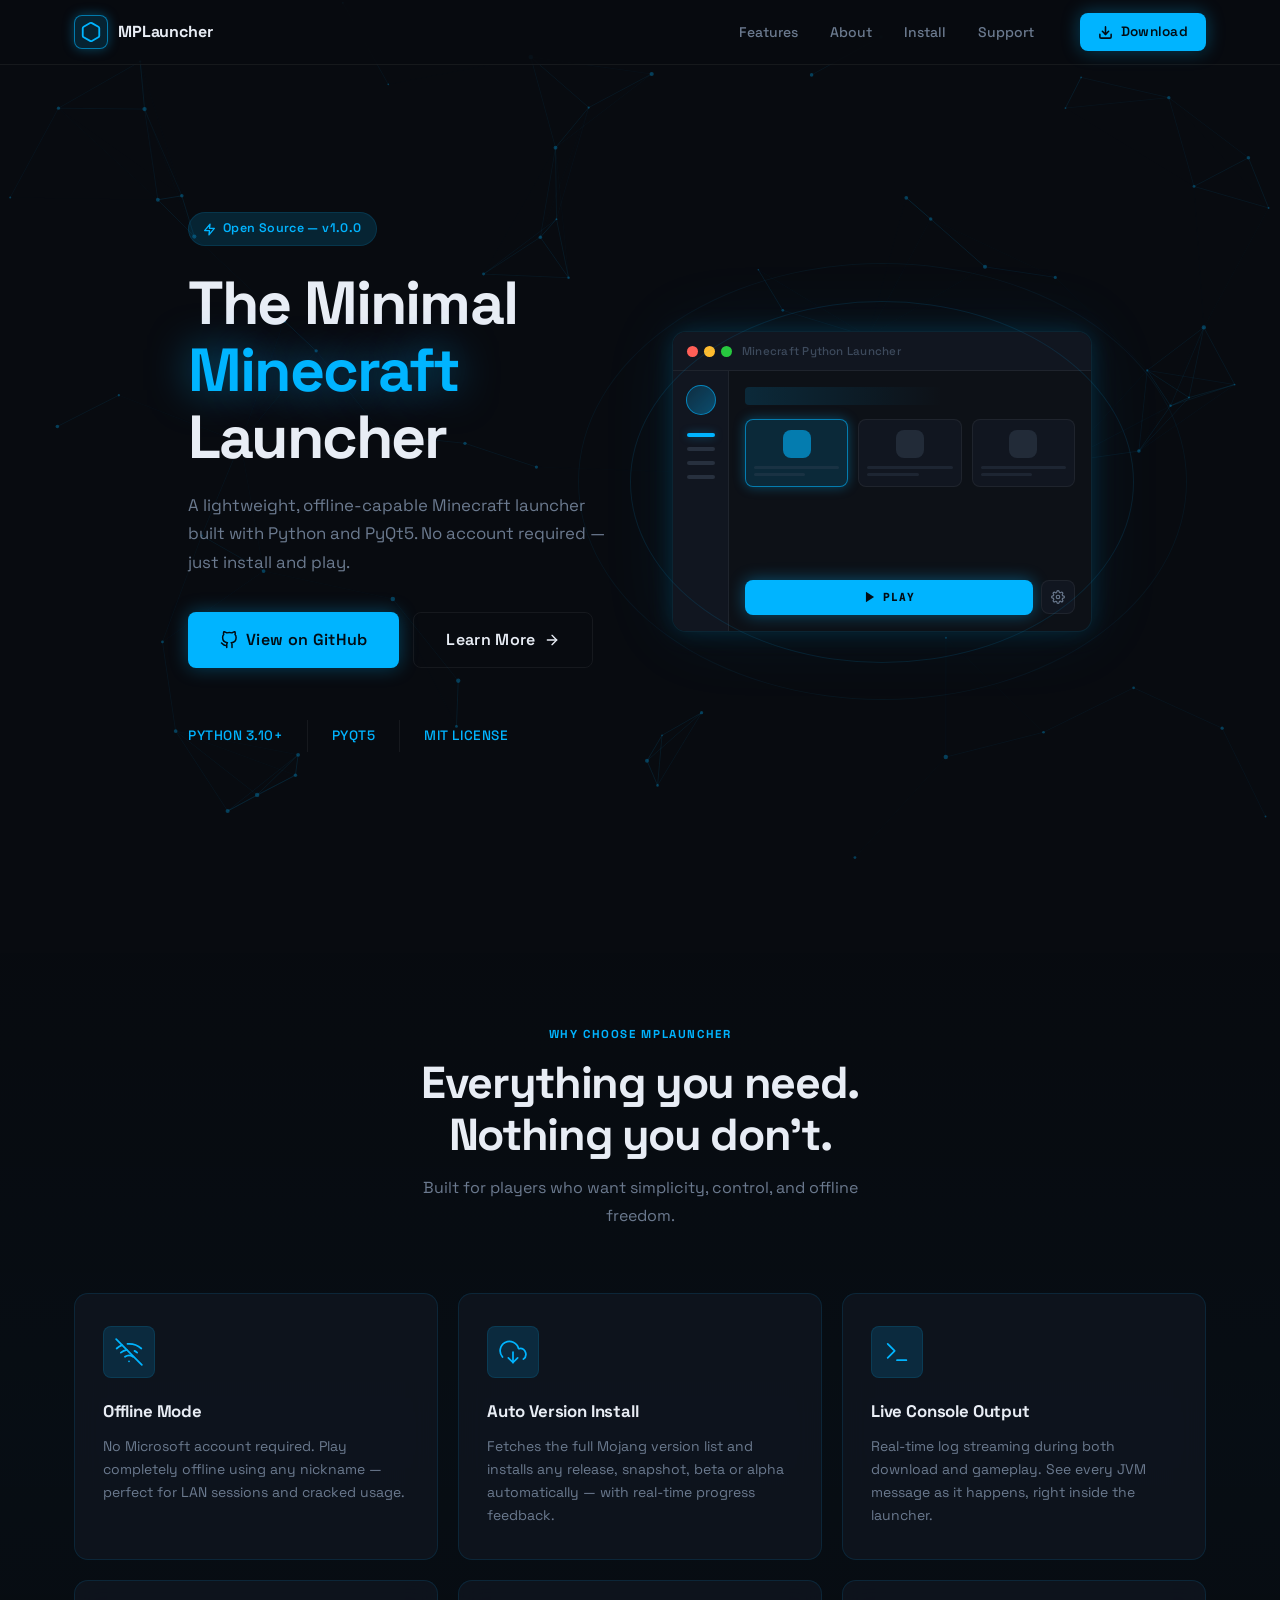
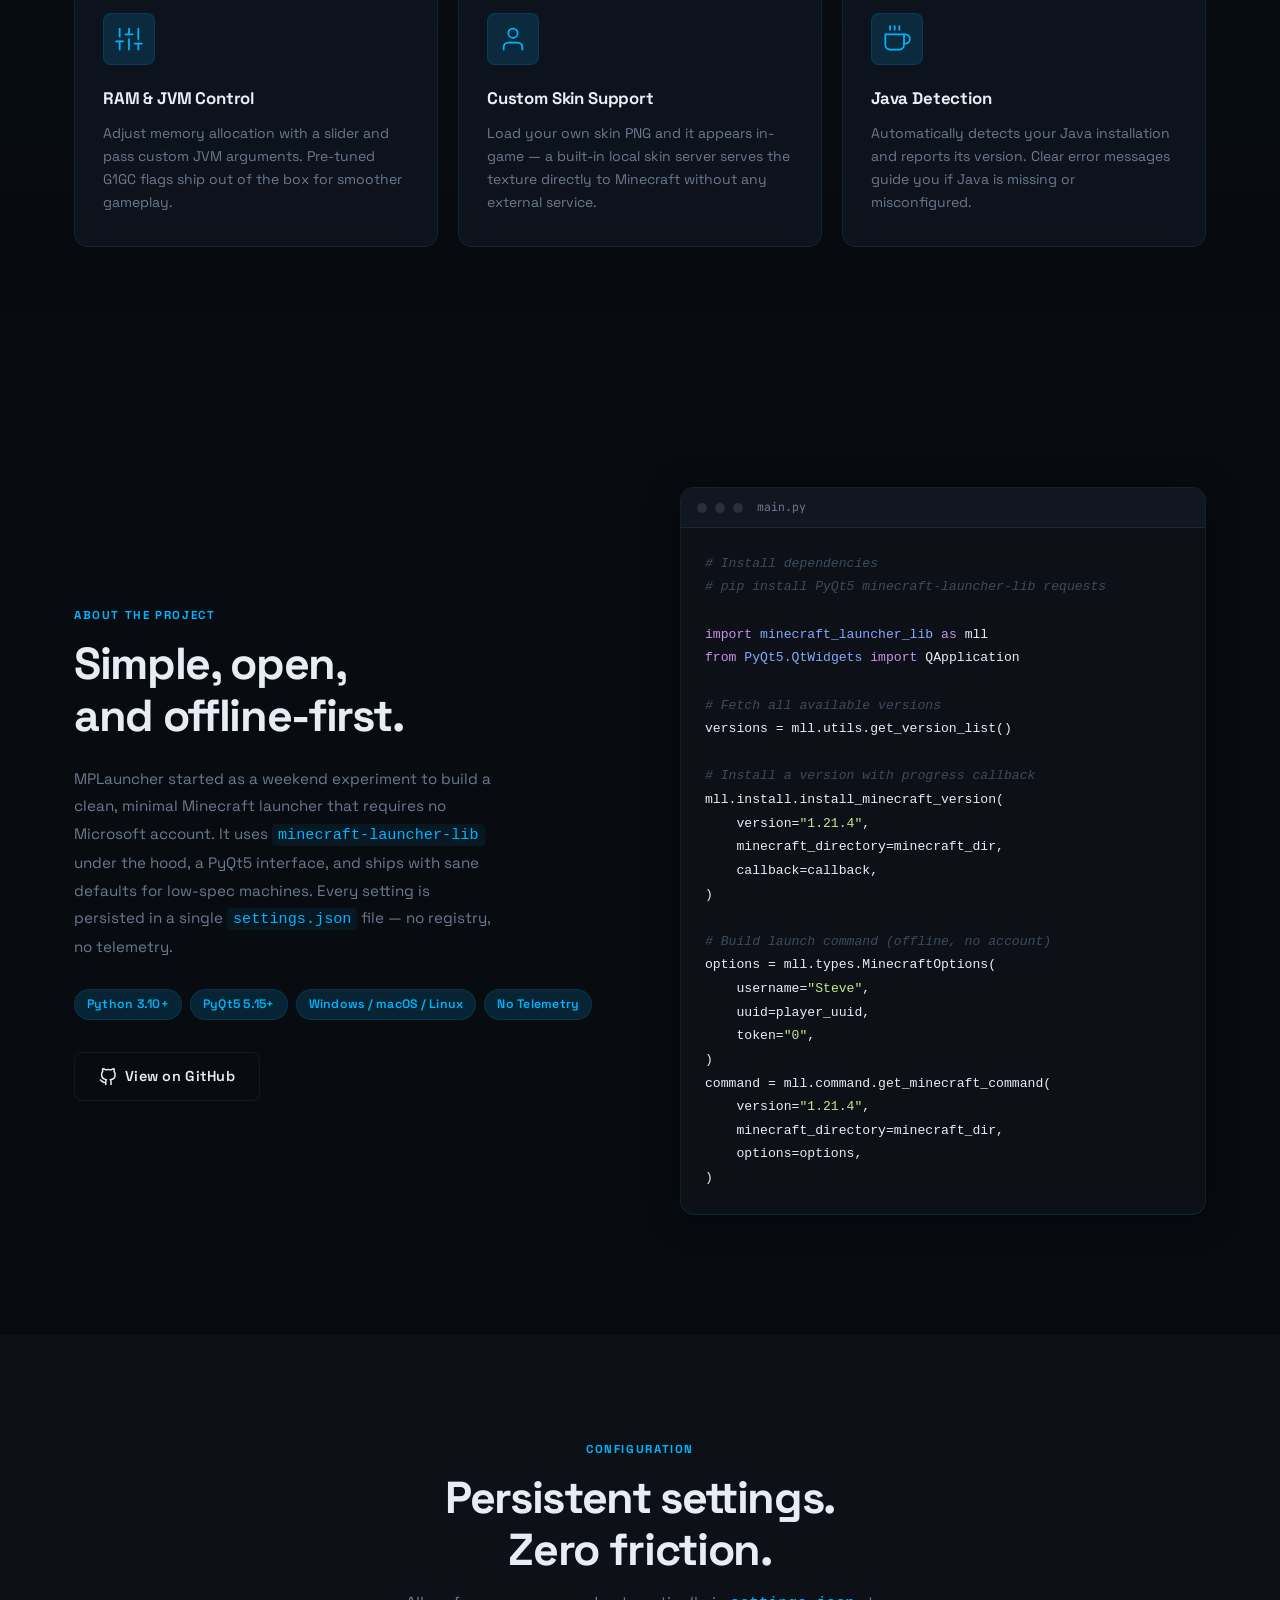
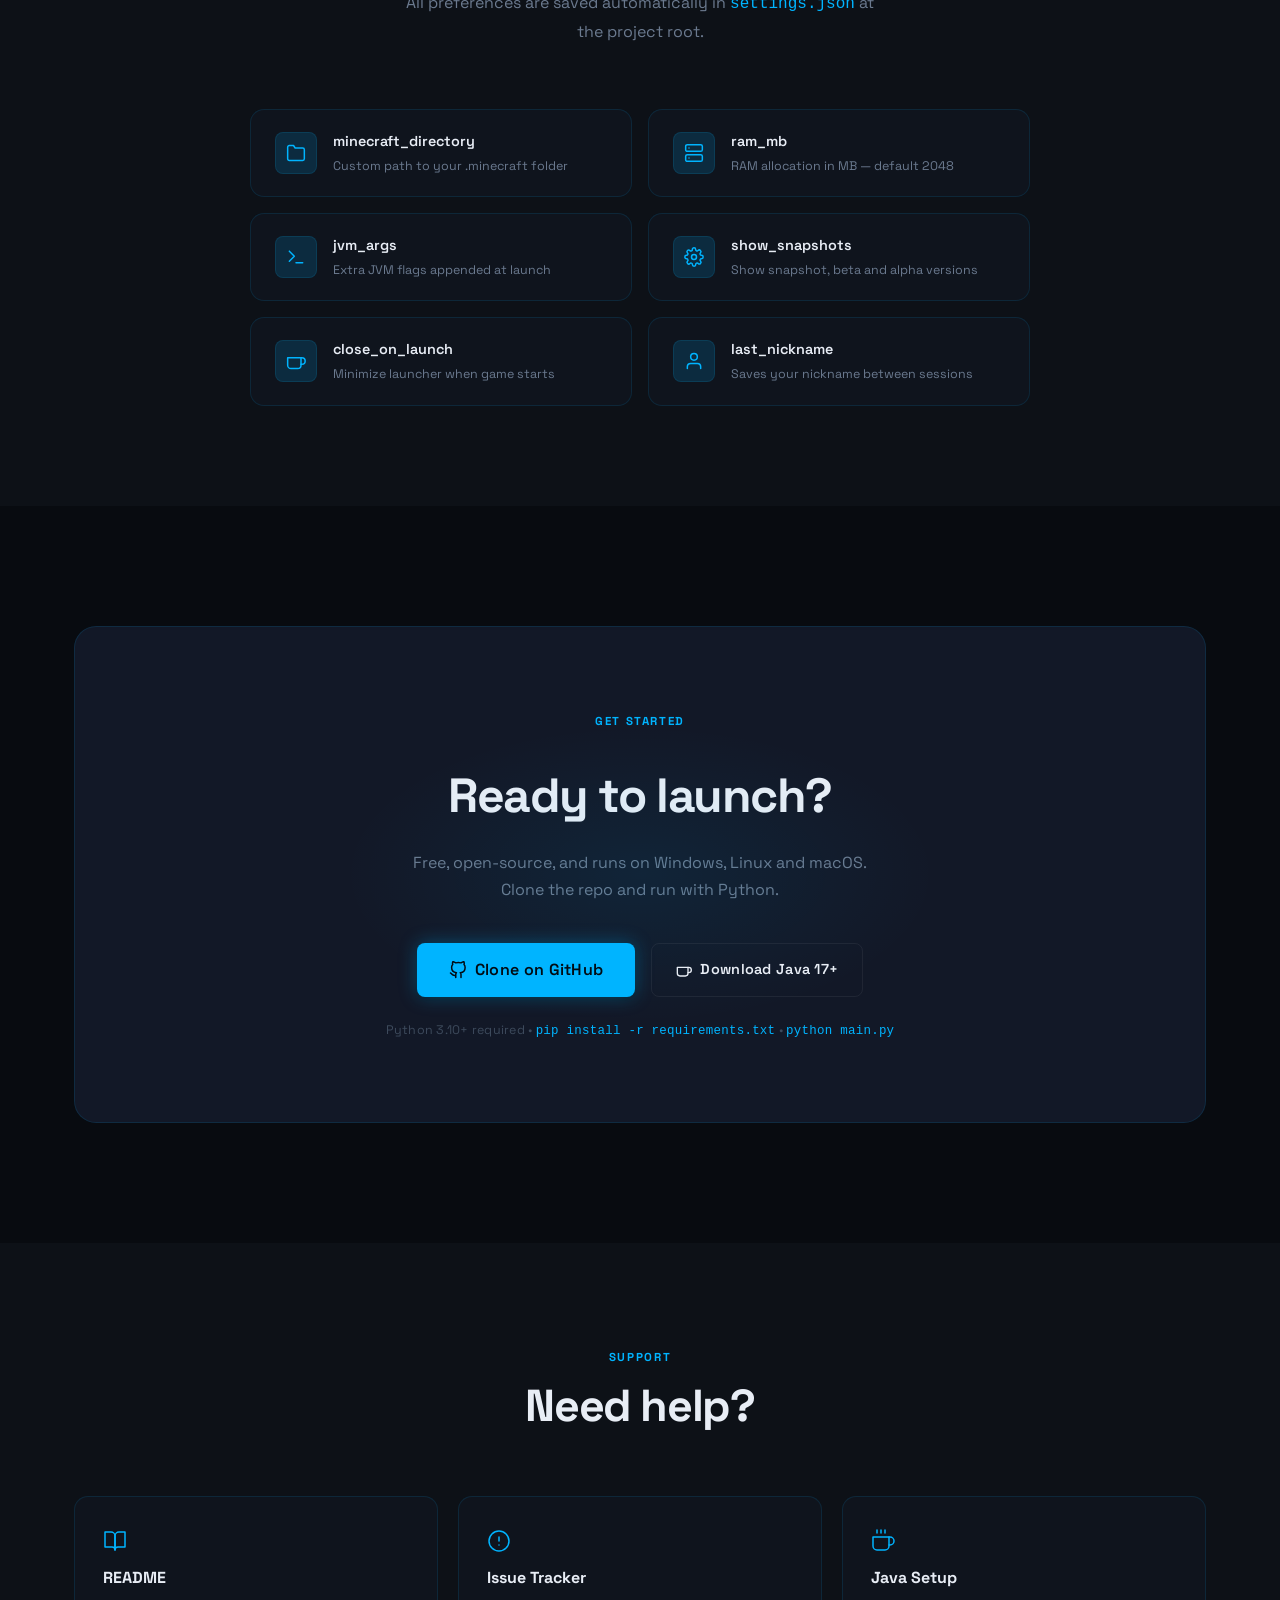
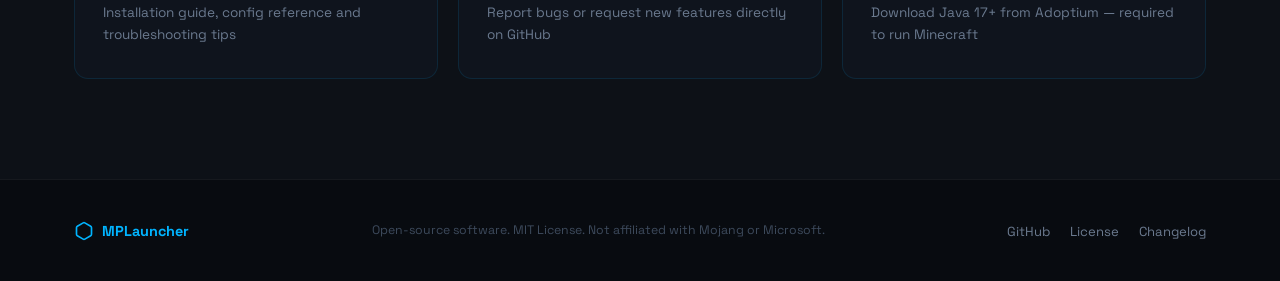
==== MPLauncher/index.html @ 9d0748a9 "upload files" ====
<!DOCTYPE html>
<html lang="en">
<head>
  <meta charset="UTF-8" />
  <meta name="viewport" content="width=device-width, initial-scale=1.0" />
  <title>Minecraft Python Launcher</title>
  <meta name="description" content="A lightweight, offline-capable Minecraft launcher built with Python and PyQt5." />
  <link rel="preconnect" href="https://fonts.googleapis.com" />
  <link rel="preconnect" href="https://fonts.gstatic.com" crossorigin />
  <link href="https://fonts.googleapis.com/css2?family=Space+Grotesk:wght@300;400;500;600;700&family=JetBrains+Mono:wght@400;600&display=swap" rel="stylesheet" />
  <link rel="stylesheet" href="index.css" />
</head>
<body>

  <!-- ===================== CANVAS BACKGROUND ===================== -->
  <canvas id="bg-canvas" aria-hidden="true"></canvas>

  <!-- ===================== NAVBAR ===================== -->
  <header class="navbar" id="navbar">
    <nav class="nav-inner">
      <!-- Logo -->
      <a href="#" class="nav-logo">
        <span class="logo-icon">
          <svg xmlns="http://www.w3.org/2000/svg" width="22" height="22" viewBox="0 0 24 24"
            fill="none" stroke="currentColor" stroke-width="2" stroke-linecap="round"
            stroke-linejoin="round" aria-hidden="true">
            <path d="M21 16V8a2 2 0 0 0-1-1.73l-7-4a2 2 0 0 0-2 0l-7 4A2 2 0 0 0 3 8v8a2 2 0 0 0 1 1.73l7 4a2 2 0 0 0 2 0l7-4A2 2 0 0 0 21 16z"/>
          </svg>
        </span>
        <span class="logo-text">MPLauncher</span>
      </a>

      <!-- Desktop Links -->
      <ul class="nav-links" id="nav-links">
        <li><a href="#features" class="nav-link">Features</a></li>
        <li><a href="#about" class="nav-link">About</a></li>
        <li><a href="#install" class="nav-link">Install</a></li>
        <li><a href="#support" class="nav-link">Support</a></li>
      </ul>

      <!-- CTA + Hamburger -->
      <div class="nav-actions">
        <a href="https://github.com/CirqueiraDev/MPLauncher" target="_blank" rel="noopener noreferrer" class="btn btn-primary btn-nav">
          <svg xmlns="http://www.w3.org/2000/svg" width="15" height="15" viewBox="0 0 24 24"
            fill="none" stroke="currentColor" stroke-width="2.5" stroke-linecap="round"
            stroke-linejoin="round" aria-hidden="true">
            <path d="M21 15v4a2 2 0 0 1-2 2H5a2 2 0 0 1-2-2v-4"/>
            <polyline points="7 10 12 15 17 10"/>
            <line x1="12" y1="15" x2="12" y2="3"/>
          </svg>
          Download
        </a>
        <button class="hamburger" id="hamburger" aria-label="Toggle menu" aria-expanded="false">
          <span></span><span></span><span></span>
        </button>
      </div>
    </nav>
  </header>

  <!-- ===================== MAIN CONTENT ===================== -->
  <main>

    <!-- ===================== HERO SECTION ===================== -->
    <section class="hero" id="hero">
      <div class="hero-inner">

        <!-- Left: Text Content -->
        <div class="hero-content">
          <div class="hero-badge">
            <svg xmlns="http://www.w3.org/2000/svg" width="13" height="13" viewBox="0 0 24 24"
              fill="none" stroke="currentColor" stroke-width="2.5" stroke-linecap="round"
              stroke-linejoin="round" aria-hidden="true">
              <polygon points="13 2 3 14 12 14 11 22 21 10 12 10 13 2"/>
            </svg>
            Open Source — v1.0.0
          </div>

          <h1 class="hero-title">
            The Minimal<br/>
            <span class="title-accent">Minecraft</span><br/>
            Launcher
          </h1>

          <p class="hero-subtitle">
            A lightweight, offline-capable Minecraft launcher built with Python and PyQt5.
            No account required — just install and play.
          </p>

          <div class="hero-buttons">
            <a href="https://github.com/CirqueiraDev/MPLauncher" target="_blank" rel="noopener noreferrer" class="btn btn-primary btn-large" id="btn-download">
              <svg xmlns="http://www.w3.org/2000/svg" width="18" height="18" viewBox="0 0 24 24"
                fill="none" stroke="currentColor" stroke-width="2" stroke-linecap="round"
                stroke-linejoin="round" aria-hidden="true">
                <path d="M9 19c-5 1.5-5-2.5-7-3m14 6v-3.87a3.37 3.37 0 0 0-.94-2.61c3.14-.35 6.44-1.54 6.44-7A5.44 5.44 0 0 0 20 4.77 5.07 5.07 0 0 0 19.91 1S18.73.65 16 2.48a13.38 13.38 0 0 0-7 0C6.27.65 5.09 1 5.09 1A5.07 5.07 0 0 0 5 4.77a5.44 5.44 0 0 0-1.5 3.78c0 5.42 3.3 6.61 6.44 7A3.37 3.37 0 0 0 9 18.13V22"/>
              </svg>
              View on GitHub
            </a>
            <a href="#features" class="btn btn-ghost btn-large">
              Learn More
              <svg xmlns="http://www.w3.org/2000/svg" width="16" height="16" viewBox="0 0 24 24"
                fill="none" stroke="currentColor" stroke-width="2" stroke-linecap="round"
                stroke-linejoin="round" aria-hidden="true">
                <line x1="5" y1="12" x2="19" y2="12"/>
                <polyline points="12 5 19 12 12 19"/>
              </svg>
            </a>
          </div>

          <!-- Stack badges -->
          <div class="hero-stats">
            <div class="stat-item">
              <span class="stat-label" style="font-size:0.85rem; color: var(--neon);">Python 3.10+</span>
            </div>
            <div class="stat-divider"></div>
            <div class="stat-item">
              <span class="stat-label" style="font-size:0.85rem; color: var(--neon);">PyQt5</span>
            </div>
            <div class="stat-divider"></div>
            <div class="stat-item">
              <span class="stat-label" style="font-size:0.85rem; color: var(--neon);">MIT License</span>
            </div>
          </div>
        </div>

        <!-- Right: Launcher Preview -->
        <div class="hero-visual">
          <div class="launcher-mockup" id="launcher-mockup">
            <!-- Decorative rings -->
            <div class="mockup-ring ring-1"></div>
            <div class="mockup-ring ring-2"></div>

            <!-- Launcher UI mockup -->
            <div class="mockup-window">
              <div class="window-titlebar">
                <div class="window-dots">
                  <span class="dot dot-red"></span>
                  <span class="dot dot-yellow"></span>
                  <span class="dot dot-green"></span>
                </div>
                <span class="window-title">Minecraft Python Launcher</span>
              </div>
              <div class="window-body">
                <div class="mock-sidebar">
                  <div class="mock-avatar"></div>
                  <div class="mock-nav-item active"></div>
                  <div class="mock-nav-item"></div>
                  <div class="mock-nav-item"></div>
                  <div class="mock-nav-item"></div>
                </div>
                <div class="mock-main">
                  <div class="mock-header-bar"></div>
                  <div class="mock-version-grid">
                    <div class="mock-version-card selected">
                      <div class="mock-ver-icon"></div>
                      <div class="mock-ver-lines">
                        <div class="mock-line long"></div>
                        <div class="mock-line short"></div>
                      </div>
                    </div>
                    <div class="mock-version-card">
                      <div class="mock-ver-icon"></div>
                      <div class="mock-ver-lines">
                        <div class="mock-line long"></div>
                        <div class="mock-line short"></div>
                      </div>
                    </div>
                    <div class="mock-version-card">
                      <div class="mock-ver-icon"></div>
                      <div class="mock-ver-lines">
                        <div class="mock-line long"></div>
                        <div class="mock-line short"></div>
                      </div>
                    </div>
                  </div>
                  <div class="mock-play-row">
                    <div class="mock-play-btn">
                      <svg xmlns="http://www.w3.org/2000/svg" width="14" height="14" viewBox="0 0 24 24"
                        fill="currentColor" stroke="none" aria-hidden="true">
                        <polygon points="5 3 19 12 5 21 5 3"/>
                      </svg>
                      PLAY
                    </div>
                    <div class="mock-settings-btn">
                      <svg xmlns="http://www.w3.org/2000/svg" width="14" height="14" viewBox="0 0 24 24"
                        fill="none" stroke="currentColor" stroke-width="2" aria-hidden="true">
                        <circle cx="12" cy="12" r="3"/>
                        <path d="M19.4 15a1.65 1.65 0 0 0 .33 1.82l.06.06a2 2 0 0 1-2.83 2.83l-.06-.06a1.65 1.65 0 0 0-1.82-.33 1.65 1.65 0 0 0-1 1.51V21a2 2 0 0 1-4 0v-.09A1.65 1.65 0 0 0 9 19.4a1.65 1.65 0 0 0-1.82.33l-.06.06a2 2 0 0 1-2.83-2.83l.06-.06A1.65 1.65 0 0 0 4.68 15a1.65 1.65 0 0 0-1.51-1H3a2 2 0 0 1 0-4h.09A1.65 1.65 0 0 0 4.6 9a1.65 1.65 0 0 0-.33-1.82l-.06-.06a2 2 0 0 1 2.83-2.83l.06.06A1.65 1.65 0 0 0 9 4.68a1.65 1.65 0 0 0 1-1.51V3a2 2 0 0 1 4 0v.09a1.65 1.65 0 0 0 1 1.51 1.65 1.65 0 0 0 1.82-.33l.06-.06a2 2 0 0 1 2.83 2.83l-.06.06A1.65 1.65 0 0 0 19.4 9a1.65 1.65 0 0 0 1.51 1H21a2 2 0 0 1 0 4h-.09a1.65 1.65 0 0 0-1.51 1z"/>
                      </svg>
                    </div>
                  </div>
                </div>
              </div>
            </div>
          </div>
        </div>

      </div>
    </section>

    <!-- ===================== FEATURES SECTION ===================== -->
    <section class="features" id="features">
      <div class="section-inner">
        <div class="section-header">
          <span class="section-eyebrow">Why Choose MPLauncher</span>
          <h2 class="section-title">Everything you need.<br/>Nothing you don't.</h2>
          <p class="section-subtitle">
            Built for players who want simplicity, control, and offline freedom.
          </p>
        </div>

        <div class="features-grid">

          <div class="feature-card" data-delay="0">
            <div class="card-icon">
              <svg xmlns="http://www.w3.org/2000/svg" width="28" height="28" viewBox="0 0 24 24"
                fill="none" stroke="currentColor" stroke-width="1.5" stroke-linecap="round"
                stroke-linejoin="round" aria-hidden="true">
                <!-- Wifi-off: offline -->
                <line x1="1" y1="1" x2="23" y2="23"/>
                <path d="M16.72 11.06A10.94 10.94 0 0 1 19 12.55"/>
                <path d="M5 12.55a10.94 10.94 0 0 1 5.17-2.39"/>
                <path d="M10.71 5.05A16 16 0 0 1 22.56 9"/>
                <path d="M1.42 9a15.91 15.91 0 0 1 4.7-2.88"/>
                <path d="M8.53 16.11a6 6 0 0 1 6.95 0"/>
                <line x1="12" y1="20" x2="12.01" y2="20"/>
              </svg>
            </div>
            <h3 class="card-title">Offline Mode</h3>
            <p class="card-desc">No Microsoft account required. Play completely offline using any nickname — perfect for LAN sessions and cracked usage.</p>
            <div class="card-glow"></div>
          </div>

          <div class="feature-card" data-delay="100">
            <div class="card-icon">
              <svg xmlns="http://www.w3.org/2000/svg" width="28" height="28" viewBox="0 0 24 24"
                fill="none" stroke="currentColor" stroke-width="1.5" stroke-linecap="round"
                stroke-linejoin="round" aria-hidden="true">
                <!-- Download cloud -->
                <polyline points="8 17 12 21 16 17"/>
                <line x1="12" y1="12" x2="12" y2="21"/>
                <path d="M20.88 18.09A5 5 0 0 0 18 9h-1.26A8 8 0 1 0 3 16.29"/>
              </svg>
            </div>
            <h3 class="card-title">Auto Version Install</h3>
            <p class="card-desc">Fetches the full Mojang version list and installs any release, snapshot, beta or alpha automatically — with real-time progress feedback.</p>
            <div class="card-glow"></div>
          </div>

          <div class="feature-card" data-delay="200">
            <div class="card-icon">
              <svg xmlns="http://www.w3.org/2000/svg" width="28" height="28" viewBox="0 0 24 24"
                fill="none" stroke="currentColor" stroke-width="1.5" stroke-linecap="round"
                stroke-linejoin="round" aria-hidden="true">
                <!-- Terminal -->
                <polyline points="4 17 10 11 4 5"/>
                <line x1="12" y1="19" x2="20" y2="19"/>
              </svg>
            </div>
            <h3 class="card-title">Live Console Output</h3>
            <p class="card-desc">Real-time log streaming during both download and gameplay. See every JVM message as it happens, right inside the launcher.</p>
            <div class="card-glow"></div>
          </div>

          <div class="feature-card" data-delay="300">
            <div class="card-icon">
              <svg xmlns="http://www.w3.org/2000/svg" width="28" height="28" viewBox="0 0 24 24"
                fill="none" stroke="currentColor" stroke-width="1.5" stroke-linecap="round"
                stroke-linejoin="round" aria-hidden="true">
                <!-- Sliders -->
                <line x1="4" y1="21" x2="4" y2="14"/>
                <line x1="4" y1="10" x2="4" y2="3"/>
                <line x1="12" y1="21" x2="12" y2="12"/>
                <line x1="12" y1="8" x2="12" y2="3"/>
                <line x1="20" y1="21" x2="20" y2="16"/>
                <line x1="20" y1="12" x2="20" y2="3"/>
                <line x1="1" y1="14" x2="7" y2="14"/>
                <line x1="9" y1="8" x2="15" y2="8"/>
                <line x1="17" y1="16" x2="23" y2="16"/>
              </svg>
            </div>
            <h3 class="card-title">RAM &amp; JVM Control</h3>
            <p class="card-desc">Adjust memory allocation with a slider and pass custom JVM arguments. Pre-tuned G1GC flags ship out of the box for smoother gameplay.</p>
            <div class="card-glow"></div>
          </div>

          <div class="feature-card" data-delay="400">
            <div class="card-icon">
              <svg xmlns="http://www.w3.org/2000/svg" width="28" height="28" viewBox="0 0 24 24"
                fill="none" stroke="currentColor" stroke-width="1.5" stroke-linecap="round"
                stroke-linejoin="round" aria-hidden="true">
                <!-- User / Skin -->
                <path d="M20 21v-2a4 4 0 0 0-4-4H8a4 4 0 0 0-4 4v2"/>
                <circle cx="12" cy="7" r="4"/>
              </svg>
            </div>
            <h3 class="card-title">Custom Skin Support</h3>
            <p class="card-desc">Load your own skin PNG and it appears in-game — a built-in local skin server serves the texture directly to Minecraft without any external service.</p>
            <div class="card-glow"></div>
          </div>

          <div class="feature-card" data-delay="500">
            <div class="card-icon">
              <svg xmlns="http://www.w3.org/2000/svg" width="28" height="28" viewBox="0 0 24 24"
                fill="none" stroke="currentColor" stroke-width="1.5" stroke-linecap="round"
                stroke-linejoin="round" aria-hidden="true">
                <!-- Coffee / Java -->
                <path d="M18 8h1a4 4 0 0 1 0 8h-1"/>
                <path d="M2 8h16v9a4 4 0 0 1-4 4H6a4 4 0 0 1-4-4V8z"/>
                <line x1="6" y1="1" x2="6" y2="4"/>
                <line x1="10" y1="1" x2="10" y2="4"/>
                <line x1="14" y1="1" x2="14" y2="4"/>
              </svg>
            </div>
            <h3 class="card-title">Java Detection</h3>
            <p class="card-desc">Automatically detects your Java installation and reports its version. Clear error messages guide you if Java is missing or misconfigured.</p>
            <div class="card-glow"></div>
          </div>

        </div>
      </div>
    </section>

    <!-- ===================== ABOUT SECTION ===================== -->
    <section class="about" id="about">
      <div class="section-inner about-inner">
        <div class="about-text">
          <span class="section-eyebrow">About the Project</span>
          <h2 class="section-title">Simple, open,<br/>and offline-first.</h2>
          <p class="about-desc">
            MPLauncher started as a weekend experiment to build a clean, minimal Minecraft launcher
            that requires no Microsoft account. It uses <code style="color:var(--neon);background:rgba(0,180,255,0.08);padding:2px 6px;border-radius:4px;">minecraft-launcher-lib</code> under the hood,
            a PyQt5 interface, and ships with sane defaults for low-spec machines.
            Every setting is persisted in a single <code style="color:var(--neon);background:rgba(0,180,255,0.08);padding:2px 6px;border-radius:4px;">settings.json</code> file — no registry, no telemetry.
          </p>
          <div class="about-tags">
            <span class="tag">Python 3.10+</span>
            <span class="tag">PyQt5 5.15+</span>
            <span class="tag">Windows / macOS / Linux</span>
            <span class="tag">No Telemetry</span>
          </div>
          <a href="https://github.com/CirqueiraDev/MPLauncher" target="_blank" rel="noopener noreferrer" class="btn btn-ghost">
            <svg xmlns="http://www.w3.org/2000/svg" width="18" height="18" viewBox="0 0 24 24"
              fill="none" stroke="currentColor" stroke-width="2" stroke-linecap="round"
              stroke-linejoin="round" aria-hidden="true">
              <path d="M9 19c-5 1.5-5-2.5-7-3m14 6v-3.87a3.37 3.37 0 0 0-.94-2.61c3.14-.35 6.44-1.54 6.44-7A5.44 5.44 0 0 0 20 4.77 5.07 5.07 0 0 0 19.91 1S18.73.65 16 2.48a13.38 13.38 0 0 0-7 0C6.27.65 5.09 1 5.09 1A5.07 5.07 0 0 0 5 4.77a5.44 5.44 0 0 0-1.5 3.78c0 5.42 3.3 6.61 6.44 7A3.37 3.37 0 0 0 9 18.13V22"/>
            </svg>
            View on GitHub
          </a>
        </div>
        <div class="about-visual">
          <div class="code-block">
            <div class="code-titlebar">
              <span class="code-dot"></span><span class="code-dot"></span><span class="code-dot"></span>
              <span class="code-filename">main.py</span>
            </div>
            <pre class="code-content"><code><span class="c-comment"># Install dependencies</span>
<span class="c-comment"># pip install PyQt5 minecraft-launcher-lib requests</span>

<span class="c-keyword">import</span> <span class="c-module">minecraft_launcher_lib</span> <span class="c-keyword">as</span> mll
<span class="c-keyword">from</span> <span class="c-module">PyQt5.QtWidgets</span> <span class="c-keyword">import</span> QApplication

<span class="c-comment"># Fetch all available versions</span>
versions = mll.utils.get_version_list()

<span class="c-comment"># Install a version with progress callback</span>
mll.install.install_minecraft_version(
    version=<span class="c-string">"1.21.4"</span>,
    minecraft_directory=minecraft_dir,
    callback=callback,
)

<span class="c-comment"># Build launch command (offline, no account)</span>
options = mll.types.MinecraftOptions(
    username=<span class="c-string">"Steve"</span>,
    uuid=player_uuid,
    token=<span class="c-string">"0"</span>,
)
command = mll.command.get_minecraft_command(
    version=<span class="c-string">"1.21.4"</span>,
    minecraft_directory=minecraft_dir,
    options=options,
)</code></pre>
          </div>
        </div>
      </div>
    </section>

    <!-- ===================== INSTALL SECTION ===================== -->
    <section class="plugins" id="install">
      <div class="section-inner">
        <div class="section-header">
          <span class="section-eyebrow">Configuration</span>
          <h2 class="section-title">Persistent settings.<br/>Zero friction.</h2>
          <p class="section-subtitle">
            All preferences are saved automatically in <code style="color:var(--neon);">settings.json</code> at the project root.
          </p>
        </div>
        <div class="plugins-grid">
          <div class="plugin-item reveal">
            <div class="plugin-icon">
              <svg xmlns="http://www.w3.org/2000/svg" width="20" height="20" viewBox="0 0 24 24"
                fill="none" stroke="currentColor" stroke-width="1.8" stroke-linecap="round" stroke-linejoin="round">
                <path d="M22 19a2 2 0 0 1-2 2H4a2 2 0 0 1-2-2V5a2 2 0 0 1 2-2h5l2 3h9a2 2 0 0 1 2 2z"/>
              </svg>
            </div>
            <div class="plugin-text">
              <strong>minecraft_directory</strong>
              <span>Custom path to your .minecraft folder</span>
            </div>
          </div>
          <div class="plugin-item reveal">
            <div class="plugin-icon">
              <svg xmlns="http://www.w3.org/2000/svg" width="20" height="20" viewBox="0 0 24 24"
                fill="none" stroke="currentColor" stroke-width="1.8" stroke-linecap="round" stroke-linejoin="round">
                <rect x="2" y="2" width="20" height="8" rx="2" ry="2"/>
                <rect x="2" y="14" width="20" height="8" rx="2" ry="2"/>
                <line x1="6" y1="6" x2="6.01" y2="6"/>
                <line x1="6" y1="18" x2="6.01" y2="18"/>
              </svg>
            </div>
            <div class="plugin-text">
              <strong>ram_mb</strong>
              <span>RAM allocation in MB — default 2048</span>
            </div>
          </div>
          <div class="plugin-item reveal">
            <div class="plugin-icon">
              <svg xmlns="http://www.w3.org/2000/svg" width="20" height="20" viewBox="0 0 24 24"
                fill="none" stroke="currentColor" stroke-width="1.8" stroke-linecap="round" stroke-linejoin="round">
                <polyline points="4 17 10 11 4 5"/>
                <line x1="12" y1="19" x2="20" y2="19"/>
              </svg>
            </div>
            <div class="plugin-text">
              <strong>jvm_args</strong>
              <span>Extra JVM flags appended at launch</span>
            </div>
          </div>
          <div class="plugin-item reveal">
            <div class="plugin-icon">
              <svg xmlns="http://www.w3.org/2000/svg" width="20" height="20" viewBox="0 0 24 24"
                fill="none" stroke="currentColor" stroke-width="1.8" stroke-linecap="round" stroke-linejoin="round">
                <circle cx="12" cy="12" r="3"/>
                <path d="M19.4 15a1.65 1.65 0 0 0 .33 1.82l.06.06a2 2 0 0 1-2.83 2.83l-.06-.06a1.65 1.65 0 0 0-1.82-.33 1.65 1.65 0 0 0-1 1.51V21a2 2 0 0 1-4 0v-.09A1.65 1.65 0 0 0 9 19.4a1.65 1.65 0 0 0-1.82.33l-.06.06a2 2 0 0 1-2.83-2.83l.06-.06A1.65 1.65 0 0 0 4.68 15a1.65 1.65 0 0 0-1.51-1H3a2 2 0 0 1 0-4h.09A1.65 1.65 0 0 0 4.6 9a1.65 1.65 0 0 0-.33-1.82l-.06-.06a2 2 0 0 1 2.83-2.83l.06.06A1.65 1.65 0 0 0 9 4.68a1.65 1.65 0 0 0 1-1.51V3a2 2 0 0 1 4 0v.09a1.65 1.65 0 0 0 1 1.51 1.65 1.65 0 0 0 1.82-.33l.06-.06a2 2 0 0 1 2.83 2.83l-.06.06A1.65 1.65 0 0 0 19.4 9a1.65 1.65 0 0 0 1.51 1H21a2 2 0 0 1 0 4h-.09a1.65 1.65 0 0 0-1.51 1z"/>
              </svg>
            </div>
            <div class="plugin-text">
              <strong>show_snapshots</strong>
              <span>Show snapshot, beta and alpha versions</span>
            </div>
          </div>
          <div class="plugin-item reveal">
            <div class="plugin-icon">
              <svg xmlns="http://www.w3.org/2000/svg" width="20" height="20" viewBox="0 0 24 24"
                fill="none" stroke="currentColor" stroke-width="1.8" stroke-linecap="round" stroke-linejoin="round">
                <path d="M18 8h1a4 4 0 0 1 0 8h-1"/>
                <path d="M2 8h16v9a4 4 0 0 1-4 4H6a4 4 0 0 1-4-4V8z"/>
              </svg>
            </div>
            <div class="plugin-text">
              <strong>close_on_launch</strong>
              <span>Minimize launcher when game starts</span>
            </div>
          </div>
          <div class="plugin-item reveal">
            <div class="plugin-icon">
              <svg xmlns="http://www.w3.org/2000/svg" width="20" height="20" viewBox="0 0 24 24"
                fill="none" stroke="currentColor" stroke-width="1.8" stroke-linecap="round" stroke-linejoin="round">
                <path d="M20 21v-2a4 4 0 0 0-4-4H8a4 4 0 0 0-4 4v2"/>
                <circle cx="12" cy="7" r="4"/>
              </svg>
            </div>
            <div class="plugin-text">
              <strong>last_nickname</strong>
              <span>Saves your nickname between sessions</span>
            </div>
          </div>
        </div>
      </div>
    </section>

    <!-- ===================== DOWNLOAD SECTION ===================== -->
    <section class="download-section" id="download">
      <div class="section-inner">
        <div class="download-card">
          <div class="dl-glow-bg"></div>
          <span class="section-eyebrow">Get Started</span>
          <h2 class="dl-title">Ready to launch?</h2>
          <p class="dl-subtitle">Free, open-source, and runs on Windows, Linux and macOS. Clone the repo and run with Python.</p>
          <div class="dl-buttons">
            <a href="https://github.com/CirqueiraDev/MPLauncher" target="_blank" rel="noopener noreferrer" class="btn btn-primary btn-large">
              <svg xmlns="http://www.w3.org/2000/svg" width="18" height="18" viewBox="0 0 24 24"
                fill="none" stroke="currentColor" stroke-width="2" stroke-linecap="round" stroke-linejoin="round">
                <path d="M9 19c-5 1.5-5-2.5-7-3m14 6v-3.87a3.37 3.37 0 0 0-.94-2.61c3.14-.35 6.44-1.54 6.44-7A5.44 5.44 0 0 0 20 4.77 5.07 5.07 0 0 0 19.91 1S18.73.65 16 2.48a13.38 13.38 0 0 0-7 0C6.27.65 5.09 1 5.09 1A5.07 5.07 0 0 0 5 4.77a5.44 5.44 0 0 0-1.5 3.78c0 5.42 3.3 6.61 6.44 7A3.37 3.37 0 0 0 9 18.13V22"/>
              </svg>
              Clone on GitHub
            </a>
            <a href="https://adoptium.net/" target="_blank" rel="noopener noreferrer" class="btn btn-ghost">
              <svg xmlns="http://www.w3.org/2000/svg" width="16" height="16" viewBox="0 0 24 24"
                fill="none" stroke="currentColor" stroke-width="2" stroke-linecap="round" stroke-linejoin="round">
                <path d="M18 8h1a4 4 0 0 1 0 8h-1"/>
                <path d="M2 8h16v9a4 4 0 0 1-4 4H6a4 4 0 0 1-4-4V8z"/>
              </svg>
              Download Java 17+
            </a>
          </div>
          <p class="dl-note">
            Python 3.10+ required &bull;
            <code style="color:var(--neon);">pip install -r requirements.txt</code> &bull;
            <code style="color:var(--neon);">python main.py</code>
          </p>
        </div>
      </div>
    </section>

    <!-- ===================== SUPPORT SECTION ===================== -->
    <section class="support" id="support">
      <div class="section-inner">
        <div class="section-header">
          <span class="section-eyebrow">Support</span>
          <h2 class="section-title">Need help?</h2>
        </div>
        <div class="support-grid">
          <a href="https://github.com/CirqueiraDev/MPLauncher/blob/main/README.md" target="_blank" rel="noopener noreferrer" class="support-card reveal">
            <svg xmlns="http://www.w3.org/2000/svg" width="24" height="24" viewBox="0 0 24 24"
              fill="none" stroke="currentColor" stroke-width="1.5" stroke-linecap="round" stroke-linejoin="round">
              <path d="M2 3h6a4 4 0 0 1 4 4v14a3 3 0 0 0-3-3H2z"/>
              <path d="M22 3h-6a4 4 0 0 0-4 4v14a3 3 0 0 1 3-3h7z"/>
            </svg>
            <h3>README</h3>
            <p>Installation guide, config reference and troubleshooting tips</p>
          </a>
          <a href="https://github.com/CirqueiraDev/MPLauncher/issues" target="_blank" rel="noopener noreferrer" class="support-card reveal">
            <svg xmlns="http://www.w3.org/2000/svg" width="24" height="24" viewBox="0 0 24 24"
              fill="none" stroke="currentColor" stroke-width="1.5" stroke-linecap="round" stroke-linejoin="round">
              <circle cx="12" cy="12" r="10"/>
              <line x1="12" y1="8" x2="12" y2="12"/>
              <line x1="12" y1="16" x2="12.01" y2="16"/>
            </svg>
            <h3>Issue Tracker</h3>
            <p>Report bugs or request new features directly on GitHub</p>
          </a>
          <a href="https://adoptium.net/" target="_blank" rel="noopener noreferrer" class="support-card reveal">
            <svg xmlns="http://www.w3.org/2000/svg" width="24" height="24" viewBox="0 0 24 24"
              fill="none" stroke="currentColor" stroke-width="1.5" stroke-linecap="round" stroke-linejoin="round">
              <path d="M18 8h1a4 4 0 0 1 0 8h-1"/>
              <path d="M2 8h16v9a4 4 0 0 1-4 4H6a4 4 0 0 1-4-4V8z"/>
              <line x1="6" y1="1" x2="6" y2="4"/>
              <line x1="10" y1="1" x2="10" y2="4"/>
              <line x1="14" y1="1" x2="14" y2="4"/>
            </svg>
            <h3>Java Setup</h3>
            <p>Download Java 17+ from Adoptium — required to run Minecraft</p>
          </a>
        </div>
      </div>
    </section>

  </main>

  <!-- ===================== FOOTER ===================== -->
  <footer class="footer">
    <div class="footer-inner">
      <div class="footer-brand">
        <svg xmlns="http://www.w3.org/2000/svg" width="20" height="20" viewBox="0 0 24 24"
          fill="none" stroke="currentColor" stroke-width="2" stroke-linecap="round" stroke-linejoin="round">
          <path d="M21 16V8a2 2 0 0 0-1-1.73l-7-4a2 2 0 0 0-2 0l-7 4A2 2 0 0 0 3 8v8a2 2 0 0 0 1 1.73l7 4a2 2 0 0 0 2 0l7-4A2 2 0 0 0 21 16z"/>
        </svg>
        <span>MPLauncher</span>
      </div>
      <p class="footer-copy">
        Open-source software. MIT License. Not affiliated with Mojang or Microsoft.
      </p>
      <div class="footer-links">
        <a href="https://github.com/CirqueiraDev/MPLauncher" target="_blank" rel="noopener noreferrer">GitHub</a>
        <a href="https://github.com/CirqueiraDev/MPLauncher/blob/main/LICENSE" target="_blank" rel="noopener noreferrer">License</a>
        <a href="https://github.com/CirqueiraDev/MPLauncher/commits/main" target="_blank" rel="noopener noreferrer">Changelog</a>
      </div>
    </div>
  </footer>

  <script src="index.js"></script>
</body>
</html>
---- MPLauncher/index.css ----
/* ================================================================
   MINECRAFT PYTHON LAUNCHER — index.css
   Theme: Dark / Neon Blue / Futuristic Minimal
   Font: Space Grotesk (display) + JetBrains Mono (code)
================================================================ */

/* ── CSS Variables ─────────────────────────────────────────── */
:root {
  --neon:        #00b4ff;
  --neon-dim:    rgba(0, 180, 255, 0.15);
  --neon-glow:   rgba(0, 180, 255, 0.35);
  --neon-edge:   rgba(0, 180, 255, 0.6);

  --bg:          #080b10;
  --bg-2:        #0d1117;
  --bg-3:        #111620;
  --surface:     rgba(16, 22, 32, 0.75);
  --surface-alt: rgba(20, 28, 44, 0.85);

  --text:        #e8edf5;
  --text-muted:  #6b7a8f;
  --text-subtle: #3d4a5c;

  --border:      rgba(0, 180, 255, 0.12);
  --border-alt:  rgba(255,255,255, 0.06);

  --radius-sm:   8px;
  --radius-md:   14px;
  --radius-lg:   22px;

  --shadow-neon: 0 0 24px rgba(0, 180, 255, 0.2), 0 0 80px rgba(0, 180, 255, 0.08);
  --shadow-card: 0 4px 32px rgba(0,0,0,0.5);

  --transition:  0.25s cubic-bezier(0.4, 0, 0.2, 1);
  --spring:      0.4s cubic-bezier(0.34, 1.56, 0.64, 1);
}

/* ── Reset & Base ───────────────────────────────────────────── */
*, *::before, *::after { box-sizing: border-box; margin: 0; padding: 0; }

html {
  scroll-behavior: smooth;
  font-size: 16px;
}

body {
  font-family: 'Space Grotesk', system-ui, sans-serif;
  background: var(--bg);
  color: var(--text);
  line-height: 1.6;
  overflow-x: hidden;
  -webkit-font-smoothing: antialiased;
}

img, svg { display: block; }
a { text-decoration: none; color: inherit; }
ul { list-style: none; }

/* ── Background Canvas ──────────────────────────────────────── */
#bg-canvas {
  position: fixed;
  inset: 0;
  z-index: 0;
  pointer-events: none;
  opacity: 0.55;
}

/* All sections sit above the canvas */
header, main, footer { position: relative; z-index: 1; }

/* ── Shared Layout ──────────────────────────────────────────── */
.section-inner {
  max-width: 1180px;
  margin: 0 auto;
  padding: 0 24px;
}

/* ── Buttons ─────────────────────────────────────────────────── */
.btn {
  display: inline-flex;
  align-items: center;
  gap: 8px;
  padding: 12px 24px;
  border-radius: var(--radius-sm);
  font-family: 'Space Grotesk', sans-serif;
  font-weight: 600;
  font-size: 0.9rem;
  letter-spacing: 0.02em;
  border: none;
  cursor: pointer;
  transition: transform var(--transition), box-shadow var(--transition), background var(--transition), color var(--transition);
  position: relative;
  overflow: hidden;
}

/* Ripple base (JS adds .ripple element inside) */
.btn::after {
  content: '';
  position: absolute;
  inset: 0;
  background: transparent;
  transition: background 0.15s;
}
.btn:active::after {
  background: rgba(255,255,255,0.07);
}

.btn-primary {
  background: var(--neon);
  color: #020c14;
  box-shadow: 0 0 18px rgba(0,180,255,0.35), 0 2px 8px rgba(0,0,0,0.4);
}
.btn-primary:hover {
  transform: translateY(-2px);
  box-shadow: 0 0 32px rgba(0,180,255,0.55), 0 4px 16px rgba(0,0,0,0.5);
  background: #1ec8ff;
}
.btn-primary:active { transform: translateY(0); }

.btn-ghost {
  background: transparent;
  color: var(--text);
  border: 1px solid var(--border-alt);
}
.btn-ghost:hover {
  border-color: var(--neon-edge);
  color: var(--neon);
  transform: translateY(-2px);
  box-shadow: 0 0 16px var(--neon-glow);
}
.btn-ghost:active { transform: translateY(0); }

.btn-large {
  padding: 14px 32px;
  font-size: 1rem;
}

/* ── Navbar ─────────────────────────────────────────────────── */
.navbar {
  position: fixed;
  top: 0;
  left: 0;
  right: 0;
  z-index: 100;
  border-bottom: 1px solid var(--border-alt);
  background: rgba(8, 11, 16, 0.65);
  backdrop-filter: blur(18px);
  -webkit-backdrop-filter: blur(18px);
  transition: background var(--transition), border-color var(--transition);
}

.navbar.scrolled {
  background: rgba(8, 11, 16, 0.92);
  border-color: var(--border);
}

.nav-inner {
  max-width: 1180px;
  margin: 0 auto;
  padding: 0 24px;
  height: 64px;
  display: flex;
  align-items: center;
  gap: 32px;
}

/* Logo */
.nav-logo {
  display: flex;
  align-items: center;
  gap: 10px;
  font-weight: 700;
  font-size: 1rem;
  color: var(--text);
  letter-spacing: -0.01em;
  flex-shrink: 0;
}
.logo-icon {
  display: flex;
  align-items: center;
  justify-content: center;
  width: 34px;
  height: 34px;
  background: var(--neon-dim);
  border: 1px solid var(--neon-edge);
  border-radius: var(--radius-sm);
  color: var(--neon);
  box-shadow: 0 0 12px var(--neon-glow);
}
.logo-text { color: var(--text); }

/* Nav links */
.nav-links {
  display: flex;
  align-items: center;
  gap: 4px;
  margin-left: auto;
}
.nav-link {
  padding: 6px 14px;
  font-size: 0.875rem;
  font-weight: 500;
  color: var(--text-muted);
  border-radius: var(--radius-sm);
  transition: color var(--transition), background var(--transition);
}
.nav-link:hover {
  color: var(--text);
  background: var(--neon-dim);
}

.nav-actions {
  display: flex;
  align-items: center;
  gap: 12px;
}

.btn-nav {
  padding: 8px 18px;
  font-size: 0.85rem;
}

/* Hamburger */
.hamburger {
  display: none;
  flex-direction: column;
  justify-content: center;
  align-items: center;
  gap: 5px;
  width: 36px;
  height: 36px;
  background: none;
  border: 1px solid var(--border-alt);
  border-radius: var(--radius-sm);
  cursor: pointer;
  padding: 0;
  transition: border-color var(--transition);
}
.hamburger span {
  display: block;
  width: 18px;
  height: 1.5px;
  background: var(--text-muted);
  border-radius: 2px;
  transition: transform var(--transition), opacity var(--transition), background var(--transition);
}
.hamburger:hover { border-color: var(--neon-edge); }
.hamburger:hover span { background: var(--neon); }

/* Hamburger open state */
.hamburger.open span:nth-child(1) { transform: translateY(6.5px) rotate(45deg); }
.hamburger.open span:nth-child(2) { opacity: 0; transform: scaleX(0); }
.hamburger.open span:nth-child(3) { transform: translateY(-6.5px) rotate(-45deg); }

/* ── Hero Section ─────────────────────────────────────────── */
.hero {
  min-height: 100vh;
  display: flex;
  align-items: center;
  padding-top: 64px;
}

.hero-inner {
  max-width: 1180px;
  margin: 0 auto;
  padding: 80px 24px;
  display: grid;
  grid-template-columns: 1fr 1fr;
  gap: 64px;
  align-items: center;
}

/* Hero badge */
.hero-badge {
  display: inline-flex;
  align-items: center;
  gap: 7px;
  padding: 6px 14px;
  background: var(--neon-dim);
  border: 1px solid var(--border);
  border-radius: 100px;
  font-size: 0.78rem;
  font-weight: 600;
  color: var(--neon);
  letter-spacing: 0.03em;
  margin-bottom: 24px;
  animation: fadeSlideUp 0.6s ease both;
}

/* Hero title */
.hero-title {
  font-size: clamp(2.4rem, 5vw, 3.8rem);
  font-weight: 700;
  line-height: 1.1;
  letter-spacing: -0.03em;
  margin-bottom: 20px;
  animation: fadeSlideUp 0.6s 0.1s ease both;
}
.title-accent {
  color: var(--neon);
  text-shadow: 0 0 40px rgba(0,180,255,0.5);
}

.hero-subtitle {
  font-size: 1.05rem;
  color: var(--text-muted);
  max-width: 420px;
  line-height: 1.7;
  margin-bottom: 36px;
  animation: fadeSlideUp 0.6s 0.2s ease both;
}

.hero-buttons {
  display: flex;
  flex-wrap: wrap;
  gap: 14px;
  margin-bottom: 52px;
  animation: fadeSlideUp 0.6s 0.3s ease both;
}

/* Stats row */
.hero-stats {
  display: flex;
  align-items: center;
  gap: 24px;
  animation: fadeSlideUp 0.6s 0.4s ease both;
}
.stat-item {
  display: flex;
  flex-direction: column;
  gap: 2px;
}
.stat-number {
  font-size: 1.5rem;
  font-weight: 700;
  letter-spacing: -0.03em;
  color: var(--text);
  font-variant-numeric: tabular-nums;
}
.stat-label {
  font-size: 0.75rem;
  font-weight: 500;
  color: var(--text-muted);
  letter-spacing: 0.04em;
  text-transform: uppercase;
}
.stat-divider {
  width: 1px;
  height: 32px;
  background: var(--border-alt);
}

/* ── Launcher Mockup ──────────────────────────────────────── */
.hero-visual {
  display: flex;
  justify-content: center;
  align-items: center;
  animation: fadeSlideUp 0.7s 0.3s ease both;
}

.launcher-mockup {
  position: relative;
  width: 100%;
  max-width: 480px;
  /* Float animation */
  animation: float 5s ease-in-out infinite;
  transform-style: preserve-3d;
  will-change: transform;
  transition: filter 0.3s ease;
}

/* Decorative glow rings */
.mockup-ring {
  position: absolute;
  border-radius: 50%;
  border: 1px solid var(--border);
  pointer-events: none;
  animation: ringPulse 4s ease-in-out infinite;
}
.ring-1 {
  width: 120%;
  height: 120%;
  top: -10%;
  left: -10%;
  animation-delay: 0s;
}
.ring-2 {
  width: 145%;
  height: 145%;
  top: -22.5%;
  left: -22.5%;
  animation-delay: 0.7s;
  opacity: 0.5;
}

/* The fake window */
.mockup-window {
  background: var(--bg-2);
  border: 1px solid var(--border);
  border-radius: var(--radius-md);
  overflow: hidden;
  box-shadow: var(--shadow-neon), var(--shadow-card);
  transition: box-shadow 0.3s ease;
}

.window-titlebar {
  display: flex;
  align-items: center;
  gap: 10px;
  padding: 10px 14px;
  background: var(--bg-3);
  border-bottom: 1px solid var(--border-alt);
}
.window-dots { display: flex; gap: 6px; }
.dot {
  width: 11px; height: 11px;
  border-radius: 50%;
}
.dot-red    { background: #ff5f57; }
.dot-yellow { background: #ffbc2e; }
.dot-green  { background: #27c93f; }
.window-title {
  font-size: 0.72rem;
  font-weight: 500;
  color: var(--text-subtle);
  letter-spacing: 0.02em;
}

.window-body {
  display: flex;
  height: 260px;
}

/* Mockup sidebar */
.mock-sidebar {
  width: 56px;
  background: var(--bg-3);
  border-right: 1px solid var(--border-alt);
  display: flex;
  flex-direction: column;
  align-items: center;
  padding: 14px 0;
  gap: 10px;
}
.mock-avatar {
  width: 30px; height: 30px;
  border-radius: 50%;
  background: linear-gradient(135deg, var(--neon-dim), var(--neon-glow));
  border: 1px solid var(--neon-edge);
  margin-bottom: 8px;
}
.mock-nav-item {
  width: 28px; height: 4px;
  border-radius: 4px;
  background: var(--text-subtle);
  opacity: 0.5;
}
.mock-nav-item.active {
  background: var(--neon);
  opacity: 1;
  box-shadow: 0 0 8px var(--neon-glow);
}

/* Mockup main panel */
.mock-main {
  flex: 1;
  padding: 16px;
  display: flex;
  flex-direction: column;
  gap: 14px;
}
.mock-header-bar {
  height: 18px;
  border-radius: 4px;
  background: linear-gradient(90deg, var(--neon-dim), transparent);
  width: 60%;
}
.mock-version-grid {
  display: grid;
  grid-template-columns: repeat(3, 1fr);
  gap: 10px;
}
.mock-version-card {
  background: var(--bg-3);
  border: 1px solid var(--border-alt);
  border-radius: var(--radius-sm);
  padding: 10px 8px;
  display: flex;
  flex-direction: column;
  gap: 8px;
  align-items: center;
}
.mock-version-card.selected {
  border-color: var(--neon-edge);
  background: var(--neon-dim);
  box-shadow: 0 0 12px var(--neon-glow);
}
.mock-ver-icon {
  width: 28px; height: 28px;
  border-radius: var(--radius-sm);
  background: var(--text-subtle);
  opacity: 0.4;
}
.mock-version-card.selected .mock-ver-icon {
  background: var(--neon);
  opacity: 0.6;
}
.mock-ver-lines { width: 100%; display: flex; flex-direction: column; gap: 4px; }
.mock-line {
  height: 3px;
  border-radius: 3px;
  background: var(--text-subtle);
  opacity: 0.3;
}
.mock-line.long  { width: 100%; }
.mock-line.short { width: 60%; }

.mock-play-row {
  display: flex;
  align-items: center;
  gap: 8px;
  margin-top: auto;
}
.mock-play-btn {
  flex: 1;
  display: flex;
  align-items: center;
  justify-content: center;
  gap: 6px;
  padding: 9px;
  background: var(--neon);
  color: #030c14;
  border-radius: var(--radius-sm);
  font-size: 0.7rem;
  font-weight: 800;
  letter-spacing: 0.1em;
  font-family: 'JetBrains Mono', monospace;
  box-shadow: 0 0 16px rgba(0,180,255,0.4);
}
.mock-settings-btn {
  width: 34px; height: 34px;
  display: flex;
  align-items: center;
  justify-content: center;
  background: var(--bg-3);
  border: 1px solid var(--border-alt);
  border-radius: var(--radius-sm);
  color: var(--text-muted);
}

/* ── Features Section ─────────────────────────────────────── */
.features {
  padding: 120px 0;
  background: linear-gradient(180deg, transparent 0%, rgba(0,180,255,0.02) 50%, transparent 100%);
}

.section-header {
  text-align: center;
  margin-bottom: 64px;
}

.section-eyebrow {
  display: inline-block;
  font-size: 0.72rem;
  font-weight: 700;
  letter-spacing: 0.14em;
  text-transform: uppercase;
  color: var(--neon);
  margin-bottom: 14px;
}

.section-title {
  font-size: clamp(1.8rem, 4vw, 2.8rem);
  font-weight: 700;
  letter-spacing: -0.03em;
  line-height: 1.15;
  margin-bottom: 14px;
}

.section-subtitle {
  font-size: 1rem;
  color: var(--text-muted);
  max-width: 480px;
  margin: 0 auto;
  line-height: 1.7;
}

/* Feature Cards Grid */
.features-grid {
  display: grid;
  grid-template-columns: repeat(3, 1fr);
  gap: 20px;
}

.feature-card {
  position: relative;
  background: var(--surface);
  border: 1px solid var(--border);
  border-radius: var(--radius-md);
  padding: 32px 28px;
  overflow: hidden;
  backdrop-filter: blur(12px);
  -webkit-backdrop-filter: blur(12px);
  transition: transform var(--transition), border-color var(--transition), box-shadow var(--transition);
  cursor: default;

  /* Scroll-reveal start state */
  opacity: 0;
  transform: translateY(28px);
}

.feature-card.visible {
  opacity: 1;
  transform: translateY(0);
  transition: opacity 0.5s ease, transform 0.5s ease, border-color var(--transition), box-shadow var(--transition);
}

.feature-card:hover {
  transform: translateY(-5px);
  border-color: var(--neon-edge);
  box-shadow: 0 0 28px var(--neon-glow), var(--shadow-card);
}

.card-icon {
  display: flex;
  align-items: center;
  justify-content: center;
  width: 52px; height: 52px;
  background: var(--neon-dim);
  border: 1px solid var(--border);
  border-radius: var(--radius-sm);
  color: var(--neon);
  margin-bottom: 20px;
  transition: box-shadow var(--transition), border-color var(--transition);
}
.feature-card:hover .card-icon {
  border-color: var(--neon-edge);
  box-shadow: 0 0 16px var(--neon-glow);
}

.card-title {
  font-size: 1.05rem;
  font-weight: 700;
  margin-bottom: 10px;
  letter-spacing: -0.01em;
}
.card-desc {
  font-size: 0.875rem;
  color: var(--text-muted);
  line-height: 1.65;
}

/* Card ambient glow (absolute) */
.card-glow {
  position: absolute;
  bottom: -40px;
  right: -40px;
  width: 120px; height: 120px;
  border-radius: 50%;
  background: radial-gradient(circle, var(--neon-dim), transparent 70%);
  pointer-events: none;
  opacity: 0;
  transition: opacity 0.3s ease;
}
.feature-card:hover .card-glow { opacity: 1; }

/* ── About Section ────────────────────────────────────────── */
.about {
  padding: 120px 0;
}

.about-inner {
  display: grid;
  grid-template-columns: 1fr 1fr;
  gap: 80px;
  align-items: center;
}

.about-text .section-title { text-align: left; }

.about-desc {
  font-size: 0.95rem;
  color: var(--text-muted);
  line-height: 1.8;
  margin: 24px 0 28px;
  max-width: 420px;
}

.about-tags {
  display: flex;
  flex-wrap: wrap;
  gap: 8px;
  margin-bottom: 32px;
}
.tag {
  padding: 5px 12px;
  background: var(--neon-dim);
  border: 1px solid var(--border);
  border-radius: 100px;
  font-size: 0.77rem;
  font-weight: 600;
  color: var(--neon);
  letter-spacing: 0.02em;
}

/* Code Block */
.code-block {
  background: var(--bg-2);
  border: 1px solid var(--border);
  border-radius: var(--radius-md);
  overflow: hidden;
  box-shadow: var(--shadow-card);
  font-family: 'JetBrains Mono', monospace;
}
.code-titlebar {
  display: flex;
  align-items: center;
  gap: 8px;
  padding: 10px 16px;
  background: var(--bg-3);
  border-bottom: 1px solid var(--border-alt);
}
.code-dot {
  width: 10px; height: 10px;
  border-radius: 50%;
  background: var(--text-subtle);
  opacity: 0.5;
}
.code-filename {
  font-size: 0.72rem;
  color: var(--text-muted);
  margin-left: 6px;
}
.code-content {
  padding: 24px;
  font-size: 0.82rem;
  line-height: 1.8;
  white-space: pre;
  overflow-x: auto;
}
.c-keyword  { color: #c792ea; }
.c-module   { color: #82aaff; }
.c-string   { color: #c3e88d; }
.c-number   { color: #f78c6c; }
.c-comment  { color: var(--text-subtle); font-style: italic; }

/* ── Plugins Section ──────────────────────────────────────── */
.plugins {
  padding: 100px 0;
  background: var(--bg-2);
}

.plugins-grid {
  display: grid;
  grid-template-columns: repeat(2, 1fr);
  gap: 16px;
  max-width: 780px;
  margin: 0 auto;
}

.plugin-item {
  display: flex;
  align-items: center;
  gap: 16px;
  padding: 20px 24px;
  background: var(--surface);
  border: 1px solid var(--border);
  border-radius: var(--radius-md);
  backdrop-filter: blur(8px);
  -webkit-backdrop-filter: blur(8px);
  transition: border-color var(--transition), transform var(--transition), box-shadow var(--transition);
}
.plugin-item:hover {
  border-color: var(--neon-edge);
  transform: translateY(-3px);
  box-shadow: 0 0 20px var(--neon-glow);
}
.plugin-icon {
  width: 42px; height: 42px;
  display: flex;
  align-items: center;
  justify-content: center;
  background: var(--neon-dim);
  border: 1px solid var(--border);
  border-radius: var(--radius-sm);
  color: var(--neon);
  flex-shrink: 0;
}
.plugin-text {
  display: flex;
  flex-direction: column;
  gap: 3px;
}
.plugin-text strong {
  font-size: 0.9rem;
  font-weight: 600;
  color: var(--text);
}
.plugin-text span {
  font-size: 0.78rem;
  color: var(--text-muted);
}

/* ── Download Section ─────────────────────────────────────── */
.download-section {
  padding: 120px 0;
}

.download-card {
  position: relative;
  text-align: center;
  padding: 80px 40px;
  background: var(--surface-alt);
  border: 1px solid var(--border);
  border-radius: var(--radius-lg);
  overflow: hidden;
  backdrop-filter: blur(16px);
  -webkit-backdrop-filter: blur(16px);
}

/* Background glow blob */
.dl-glow-bg {
  position: absolute;
  top: 50%;
  left: 50%;
  transform: translate(-50%, -50%);
  width: 600px; height: 300px;
  background: radial-gradient(ellipse, rgba(0,180,255,0.08), transparent 70%);
  pointer-events: none;
}

.dl-title {
  font-size: clamp(2rem, 4vw, 3rem);
  font-weight: 700;
  letter-spacing: -0.03em;
  margin: 14px 0;
}
.dl-subtitle {
  font-size: 1rem;
  color: var(--text-muted);
  max-width: 480px;
  margin: 0 auto 40px;
  line-height: 1.7;
}

.dl-buttons {
  display: flex;
  justify-content: center;
  flex-wrap: wrap;
  gap: 16px;
  margin-bottom: 24px;
}

.dl-note {
  font-size: 0.78rem;
  color: var(--text-subtle);
  letter-spacing: 0.02em;
}

/* ── Support Section ──────────────────────────────────────── */
.support {
  padding: 100px 0;
  background: var(--bg-2);
}

.support-grid {
  display: grid;
  grid-template-columns: repeat(3, 1fr);
  gap: 20px;
  margin-top: 16px;
}

.support-card {
  display: flex;
  flex-direction: column;
  gap: 12px;
  padding: 32px 28px;
  background: var(--surface);
  border: 1px solid var(--border);
  border-radius: var(--radius-md);
  transition: border-color var(--transition), transform var(--transition), box-shadow var(--transition);
  color: var(--text);
}
.support-card:hover {
  border-color: var(--neon-edge);
  transform: translateY(-4px);
  box-shadow: 0 0 24px var(--neon-glow);
  color: var(--neon);
}
.support-card svg {
  color: var(--neon);
  transition: transform var(--spring);
}
.support-card:hover svg { transform: scale(1.1); }
.support-card h3 {
  font-size: 1rem;
  font-weight: 700;
}
.support-card p {
  font-size: 0.85rem;
  color: var(--text-muted);
  line-height: 1.6;
}

/* ── Footer ───────────────────────────────────────────────── */
.footer {
  padding: 40px 0;
  border-top: 1px solid var(--border-alt);
}
.footer-inner {
  max-width: 1180px;
  margin: 0 auto;
  padding: 0 24px;
  display: flex;
  align-items: center;
  justify-content: space-between;
  flex-wrap: wrap;
  gap: 16px;
}
.footer-brand {
  display: flex;
  align-items: center;
  gap: 8px;
  font-weight: 700;
  font-size: 0.9rem;
  color: var(--neon);
}
.footer-copy {
  font-size: 0.77rem;
  color: var(--text-subtle);
  text-align: center;
}
.footer-links {
  display: flex;
  gap: 20px;
}
.footer-links a {
  font-size: 0.82rem;
  color: var(--text-muted);
  transition: color var(--transition);
}
.footer-links a:hover { color: var(--neon); }

/* ── Reveal Animation (scroll) ────────────────────────────── */
.reveal {
  opacity: 0;
  transform: translateY(24px);
  transition: opacity 0.5s ease, transform 0.5s ease;
}
.reveal.visible {
  opacity: 1;
  transform: translateY(0);
}

/* ── Keyframes ────────────────────────────────────────────── */

/* Float: subtle vertical oscillation */
@keyframes float {
  0%, 100% { transform: translateY(0px) rotateX(0deg); }
  50%       { transform: translateY(-14px) rotateX(1.5deg); }
}

/* Ring pulse */
@keyframes ringPulse {
  0%, 100% { opacity: 0.15; transform: scale(1); }
  50%       { opacity: 0.3;  transform: scale(1.015); }
}

/* Fade + slide up for hero elements */
@keyframes fadeSlideUp {
  from { opacity: 0; transform: translateY(18px); }
  to   { opacity: 1; transform: translateY(0);    }
}

/* ── Responsive ───────────────────────────────────────────── */

/* Tablet */
@media (max-width: 900px) {
  .hero-inner {
    grid-template-columns: 1fr;
    gap: 56px;
    padding: 80px 24px 60px;
    text-align: center;
  }
  .hero-subtitle { margin: 0 auto 36px; }
  .hero-buttons  { justify-content: center; }
  .hero-stats    { justify-content: center; }
  .hero-visual   { order: -1; }
  .launcher-mockup { max-width: 380px; }

  .features-grid { grid-template-columns: repeat(2, 1fr); }

  .about-inner {
    grid-template-columns: 1fr;
    gap: 48px;
    text-align: center;
  }
  .about-desc      { margin: 24px auto 28px; }
  .about-tags      { justify-content: center; }
  .about-text .btn { margin: 0 auto; }

  .support-grid { grid-template-columns: 1fr 1fr; }
}

/* Mobile */
@media (max-width: 600px) {
  /* Show hamburger, hide desktop links */
  .nav-links { display: none; }
  .hamburger { display: flex; }

  /* Mobile nav open state */
  .nav-links.open {
    display: flex;
    flex-direction: column;
    align-items: flex-start;
    gap: 0;
    position: fixed;
    top: 64px;
    left: 0; right: 0;
    background: rgba(8, 11, 16, 0.97);
    border-bottom: 1px solid var(--border);
    padding: 16px;
    backdrop-filter: blur(18px);
    -webkit-backdrop-filter: blur(18px);
    animation: fadeSlideUp 0.2s ease both;
  }
  .nav-links.open .nav-link {
    width: 100%;
    padding: 12px 14px;
    font-size: 1rem;
  }

  .features-grid  { grid-template-columns: 1fr; }
  .plugins-grid   { grid-template-columns: 1fr; }
  .support-grid   { grid-template-columns: 1fr; }

  .hero-title     { font-size: 2.2rem; }
  .hero-buttons   { flex-direction: column; align-items: center; }
  .btn-large      { width: 100%; justify-content: center; }

  .download-card  { padding: 48px 24px; }
  .dl-buttons     { flex-direction: column; align-items: center; }

  .footer-inner   { flex-direction: column; align-items: center; text-align: center; }
  .footer-copy    { order: 2; }
}
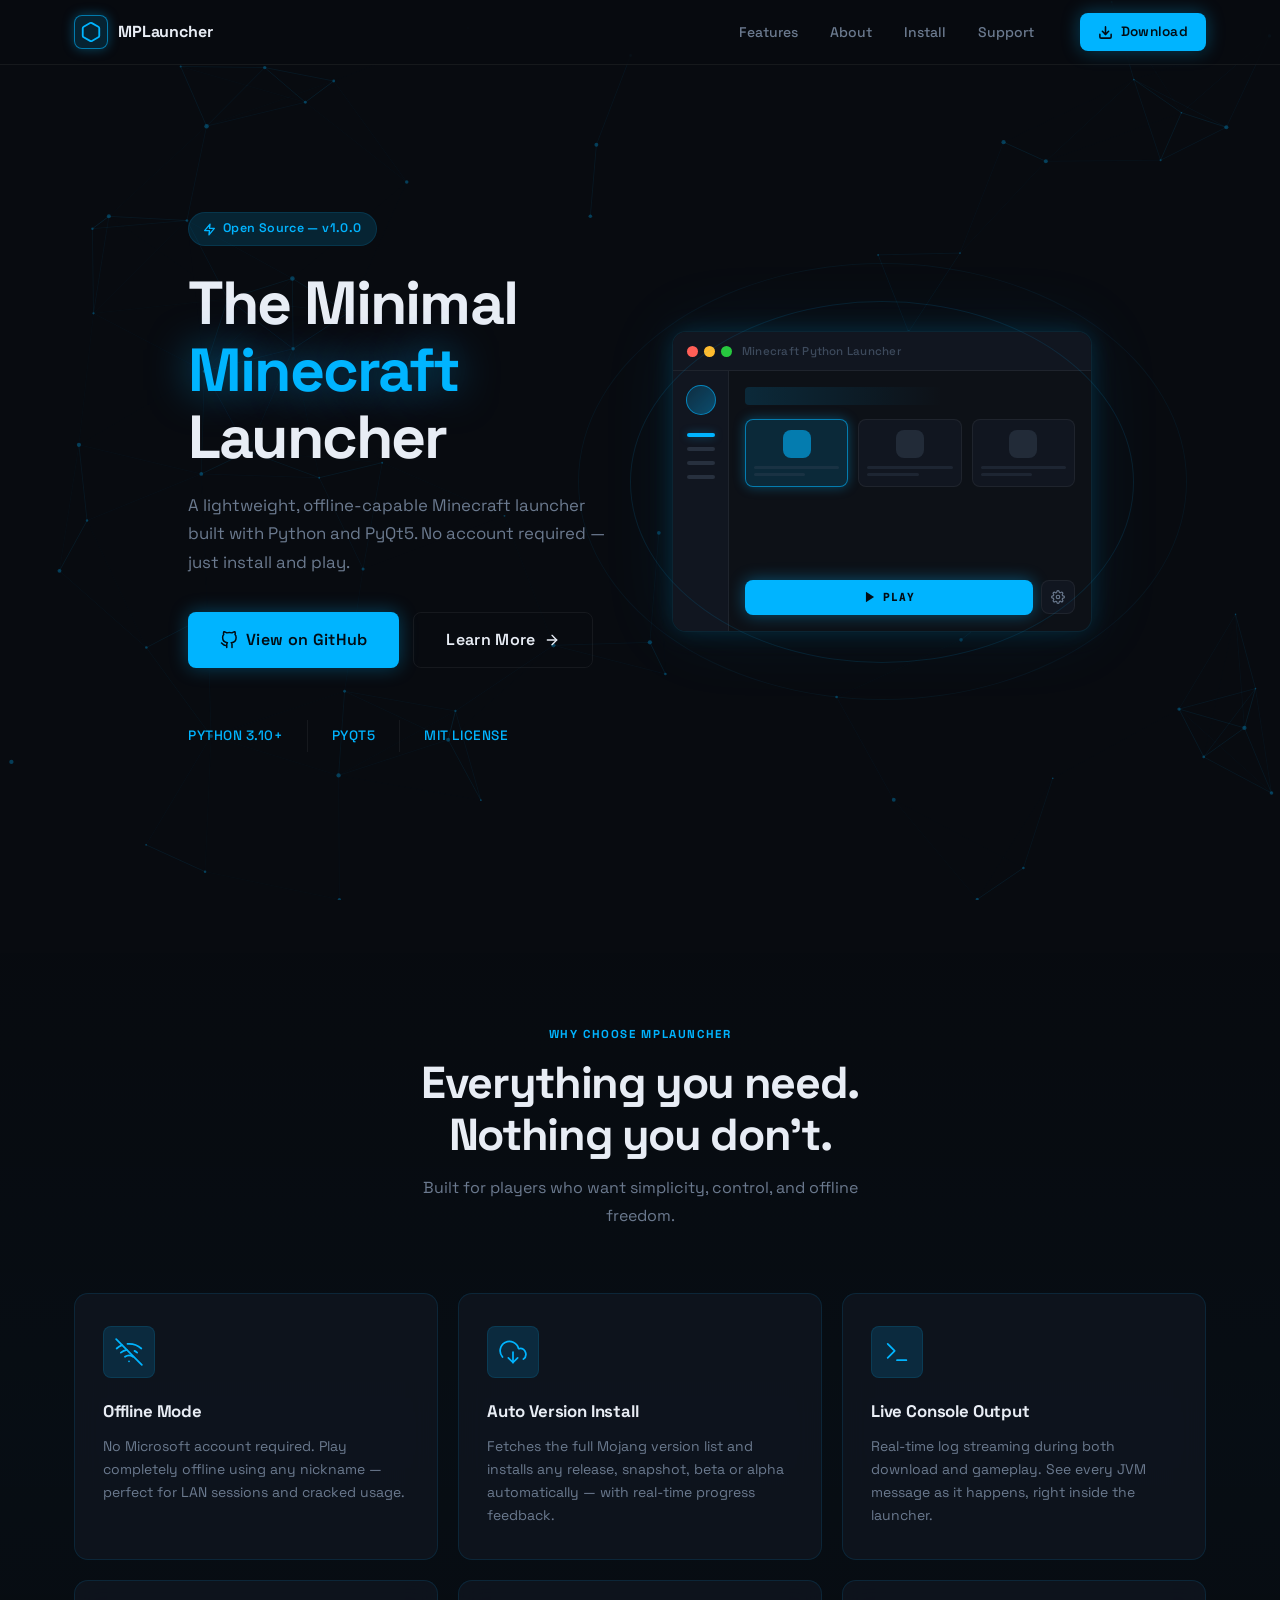
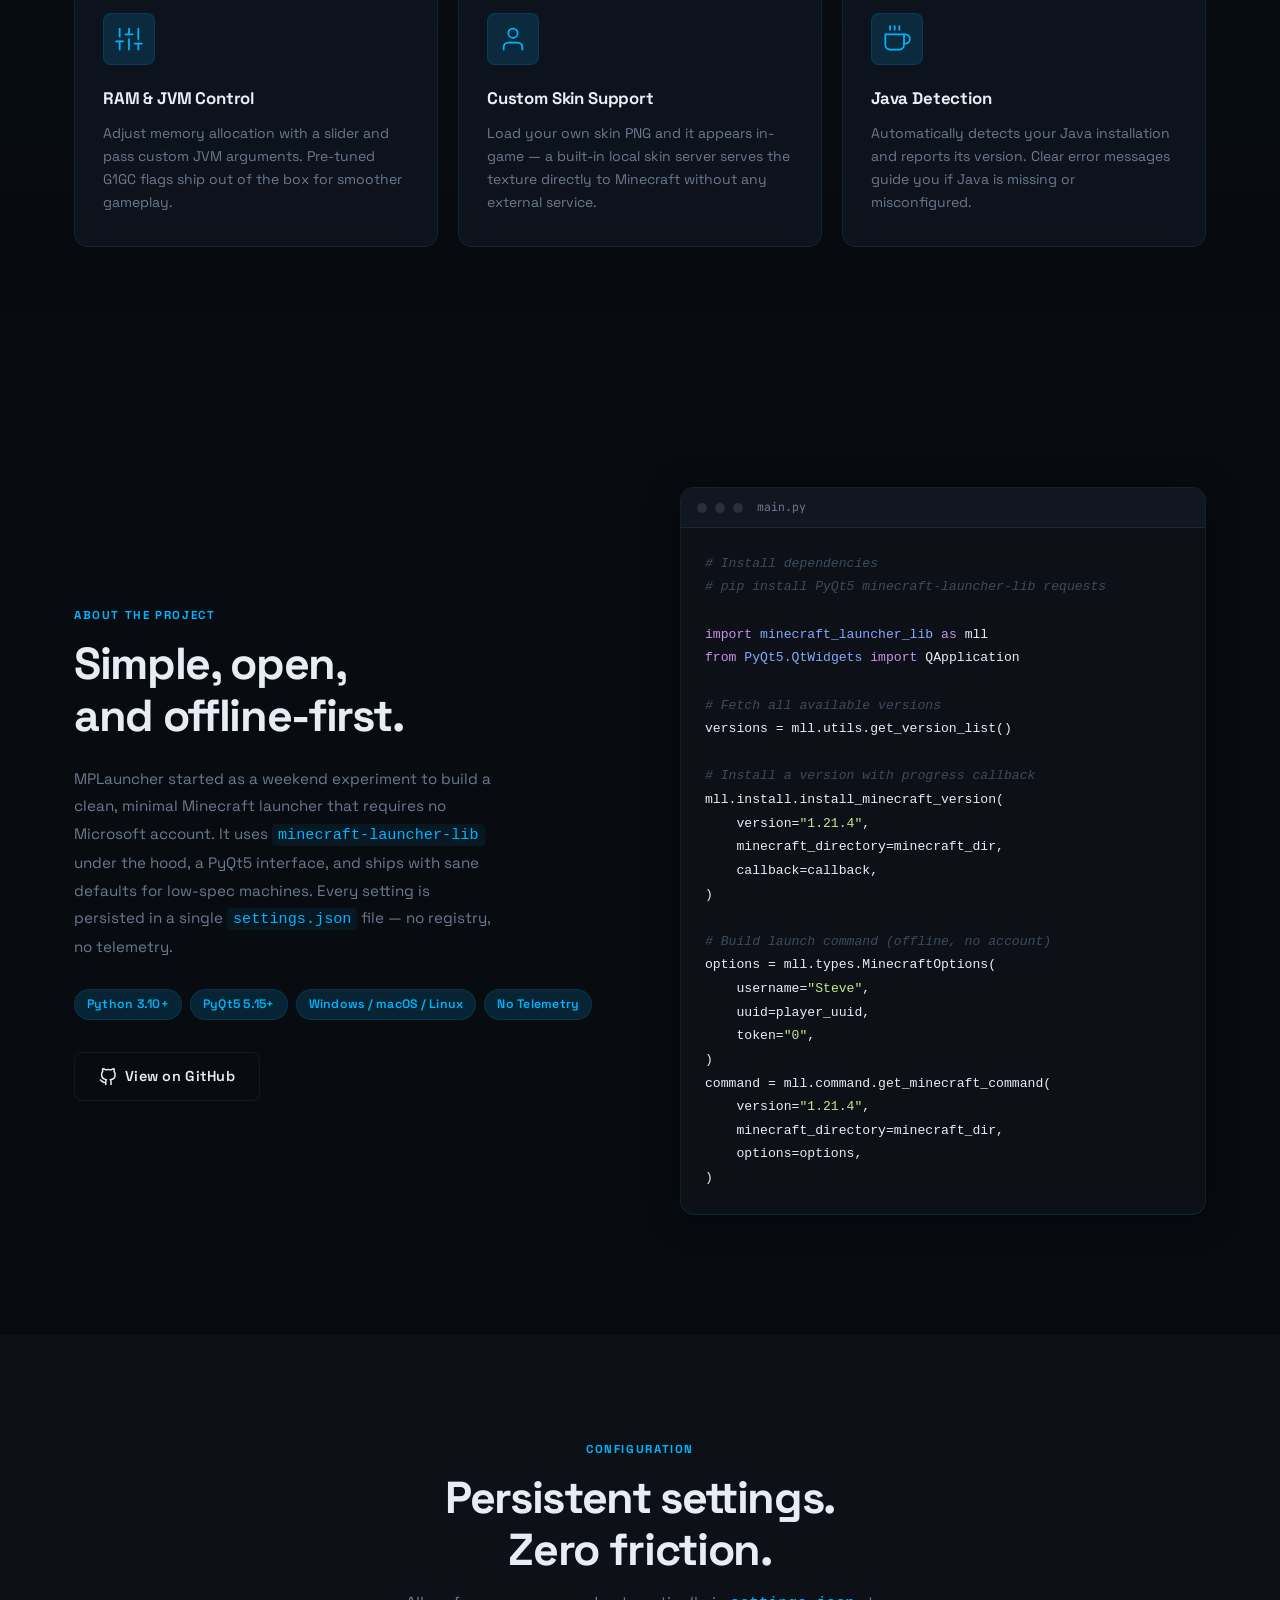
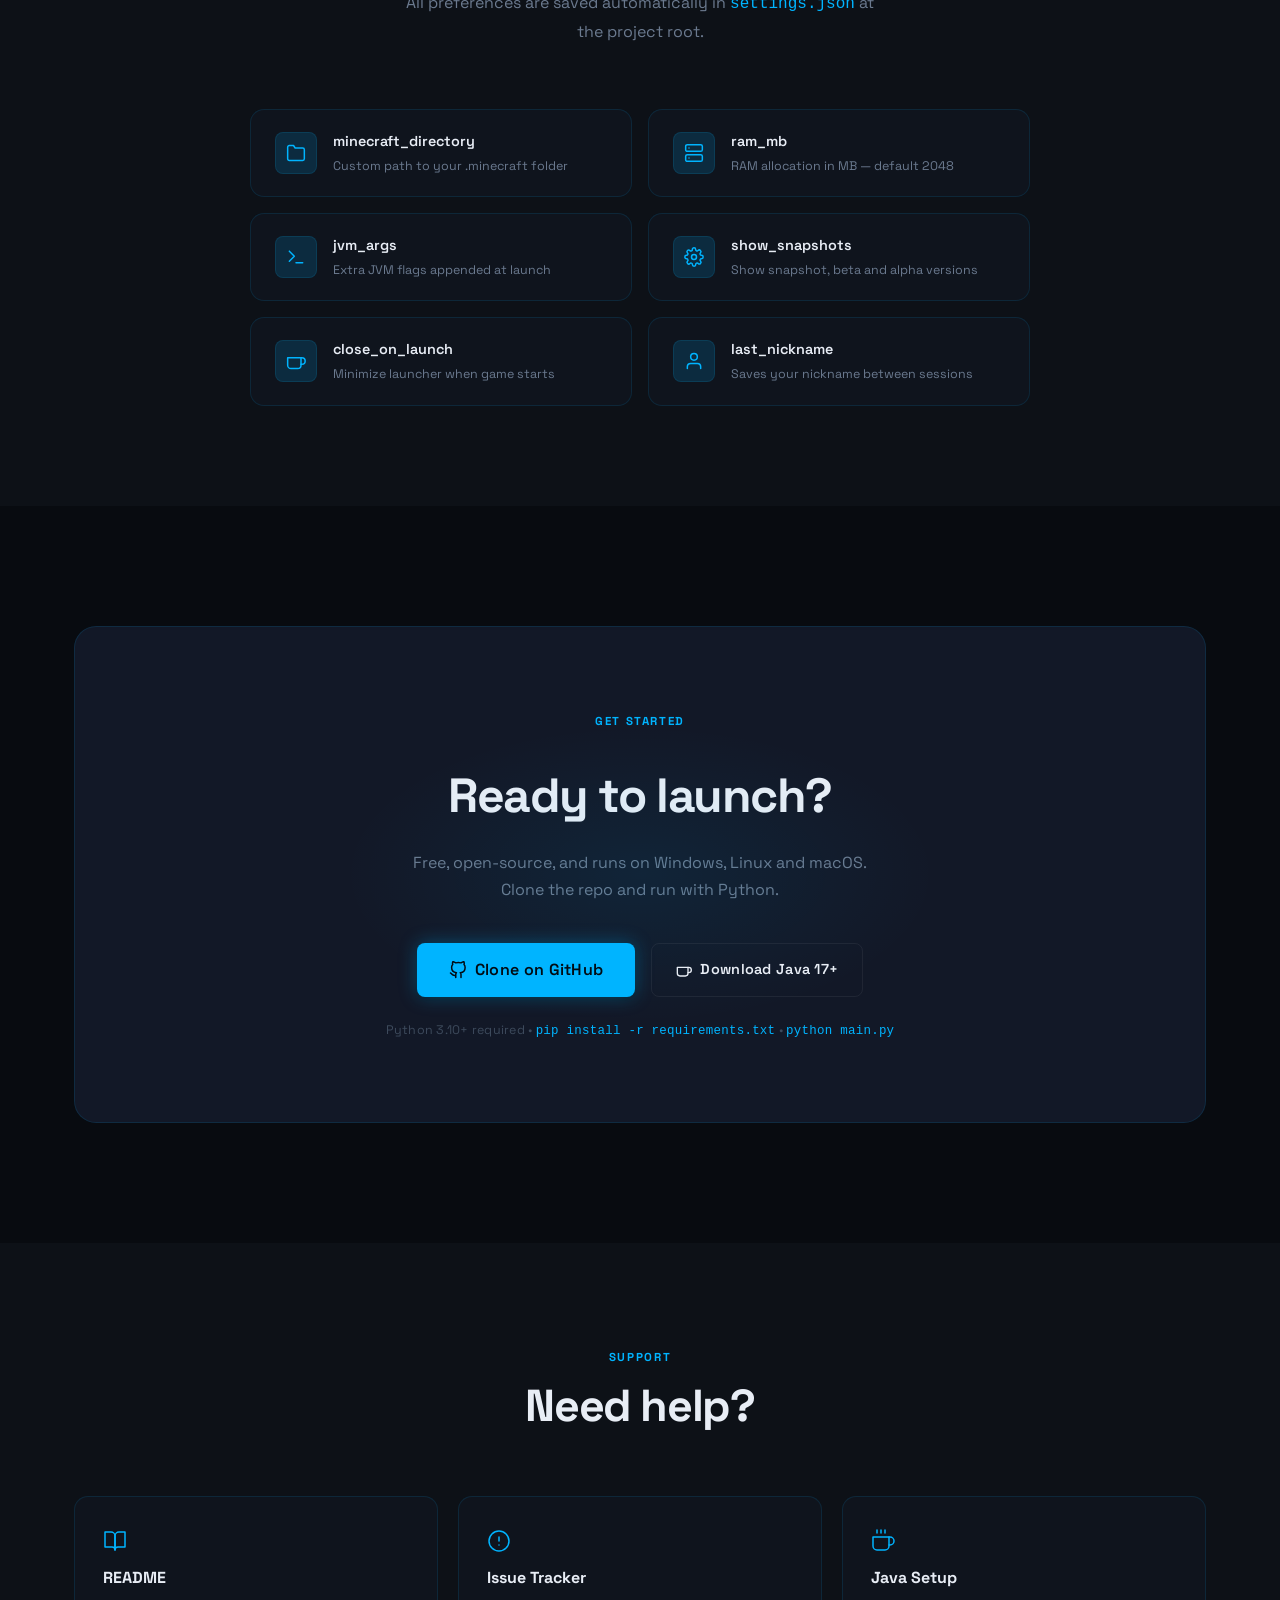
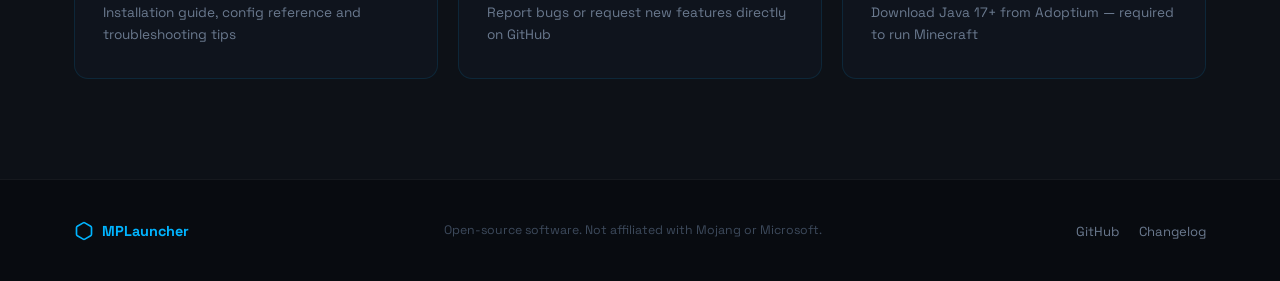
==== commit ccb193aa: "fix" ====
--- a/MPLauncher/index.html
+++ b/MPLauncher/index.html
@@ -569,11 +569,10 @@
         <span>MPLauncher</span>
       </div>
       <p class="footer-copy">
-        Open-source software. MIT License. Not affiliated with Mojang or Microsoft.
+        Open-source software. Not affiliated with Mojang or Microsoft.
       </p>
       <div class="footer-links">
         <a href="https://github.com/CirqueiraDev/MPLauncher" target="_blank" rel="noopener noreferrer">GitHub</a>
-        <a href="https://github.com/CirqueiraDev/MPLauncher/blob/main/LICENSE" target="_blank" rel="noopener noreferrer">License</a>
         <a href="https://github.com/CirqueiraDev/MPLauncher/commits/main" target="_blank" rel="noopener noreferrer">Changelog</a>
       </div>
     </div>
